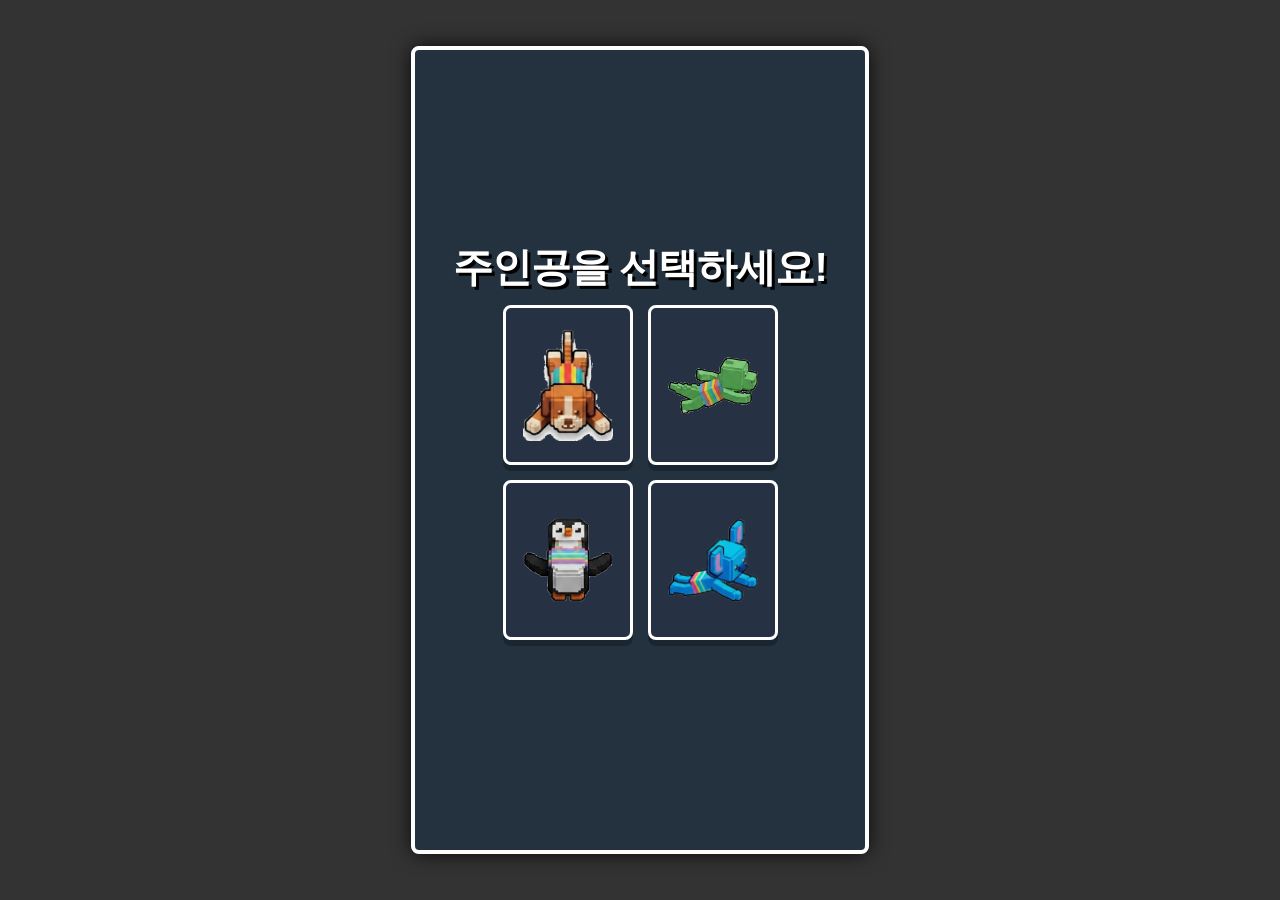
==== index.html @ 0d8711ba "Add Change Character button to the lobby UI" ====
<!DOCTYPE html>
<html lang="ko">
<head>
    <meta charset="UTF-8">
    <meta name="viewport" content="width=device-width, initial-scale=1.0, maximum-scale=1.0, user-scalable=no">
    <!-- 모바일 웹앱 전체화면 설정 (홈 화면 추가 시 앱처럼 동작) -->
    <meta name="mobile-web-app-capable" content="yes">
    <meta name="apple-mobile-web-app-capable" content="yes">
    <meta name="apple-mobile-web-app-status-bar-style" content="black-translucent">
    <title>우리의 멋진 게임</title>
    <script>
        // 모바일 환경 디버깅을 위한 전역 자바스크립트 에러 감지기
        window.onerror = function(message, source, lineno, colno, error) {
            alert("자바스크립트 오류 감지!\n\n메시지: " + message + "\n위치: " + source + " (라인: " + lineno + ")");
            return false;
        };
    </script>
    <link rel="stylesheet" href="style.css">
</head>
<body>
    <div id="game-container">
        <!-- 캐릭터 선택 화면 (HTML UI) -->
        <div id="ui-layer">
            <h2>주인공을 선택하세요!</h2>
            <div class="character-list">
                <button class="char-btn" data-char="🐶"><img class="char-select-img" src="assets/player_dog_down.png" alt="강아지"></button>
                <button class="char-btn" data-char="🦖"><img class="char-select-img" src="assets/player_dino_down.png" alt="공룡"></button>
                <button class="char-btn" data-char="🐧"><img class="char-select-img" src="assets/player_penguin_down.png" alt="펭귄"></button>
                <button class="char-btn" data-char="👽"><img class="char-select-img" src="assets/player_stitch_down.png" alt="스티치"></button>
            </div>
        </div>

        <!-- 훈련 선택 화면 (HTML UI) -->
        <div id="mission-ui" class="overlay-ui" style="display: none;">
            <h2>🏋️‍♂️ 체육관 훈련소</h2>
            <p class="ui-desc">연습을 해서 코인도 벌고 체력도 회복해 보아요!</p>
            <button class="menu-btn" id="btn-mouse">🖱️ 마우스 클릭 훈련 (1단계)</button>
            <button class="menu-btn" id="btn-keyboard">⌨️ 키보드 자리 훈련 (1단계)</button>
            <button class="menu-btn back-btn" id="btn-gym-exit">🚪 체육관 나가기 (로비로 가기)</button>
        </div>

        <!-- 허브 / 로비 화면 (HTML UI) -->
        <div id="hub-ui" class="overlay-ui" style="display: none;">
            <h2>🏡 수영 마스터 로비</h2>
            <p class="ui-desc">무엇을 하고 싶으신가요?</p>
            <button class="menu-btn play-btn" id="btn-go-swim">🏊‍♂️ 수영 도전하러 가기</button>
            <button class="menu-btn" id="btn-go-gym">🏋️‍♂️ 체육관에서 훈련하기 (체력 충전)</button>
            <button class="menu-btn" id="btn-go-shop">🛒 상점 방문하기</button>
            <button class="menu-btn back-btn" id="btn-change-char" style="margin-top: 10px;">👤 다른 캐릭터 선택하기</button>
        </div>

        <!-- 난이도 선택 화면 (HTML UI) -->
        <div id="difficulty-ui" class="overlay-ui" style="display: none;">
            <h2>🌊 수영 난이도 선택</h2>
            <p class="ui-desc">도전할 수영장의 난이도를 골라주세요!</p>
            <button class="menu-btn diff-btn easy" data-diff="easy">🟢 초급 수영장</button>
            <button class="menu-btn diff-btn normal" data-diff="normal">🟡 중급 수영장</button>
            <button class="menu-btn diff-btn hard" data-diff="hard">🔴 고급 수영장</button>
            <button class="menu-btn back-btn" id="btn-diff-back">🚪 로비로 돌아가기</button>
        </div>

        <!-- 상점 화면 (HTML UI) -->
        <div id="shop-ui" class="overlay-ui" style="display: none;">
            <h2>🛒 요술 상점</h2>
            <p class="ui-desc">코인으로 유용한 아이템을 살 수 있어요!</p>
            <div class="shop-info">현재 보유 코인: <span id="shop-coins">0</span>💰</div>
            <div class="shop-items">
                <div class="shop-item">
                    <img class="shop-item-img" src="assets/item_drink.png" alt="체력 드링크">
                    <div class="shop-item-info">
                        <span class="item-name">체력 드링크</span>
                        <span class="item-effect">체력 +50 회복</span>
                    </div>
                    <button class="buy-btn" id="buy-drink">💰 10 코인</button>
                </div>
                <div class="shop-item">
                    <img class="shop-item-img" src="assets/item_fins.png" alt="오리발">
                    <div class="shop-item-info">
                        <span class="item-name">오리발</span>
                        <span class="item-effect">수영 이동 속도 상승</span>
                    </div>
                    <button class="buy-btn" id="buy-fins">💰 30 코인</button>
                </div>
                <div class="shop-item">
                    <img class="shop-item-img" src="assets/item_goggles.png" alt="물안경">
                    <div class="shop-item-info">
                        <span class="item-name">물안경</span>
                        <span class="item-effect">장애물 피해 50% 감소</span>
                    </div>
                    <button class="buy-btn" id="buy-goggles">💰 25 코인</button>
                </div>
            </div>
            <button class="menu-btn back-btn" id="btn-shop-back" style="margin-top: 15px;">🚪 로비로 돌아가기</button>
        </div>
        
        <!-- 게임 화면이 그려질 도화지(캔버스)입니다 -->
        <canvas id="gameCanvas" width="450" height="800"></canvas>

        <!-- 가상 키보드 패드 (모바일 키보드 훈련용) -->
        <div id="keyboard-pad" style="display: none;">
            <div class="key-row">
                <button class="key-btn">Q</button>
                <button class="key-btn">W</button>
                <button class="key-btn">E</button>
                <button class="key-btn">R</button>
                <button class="key-btn">T</button>
                <button class="key-btn">Y</button>
                <button class="key-btn">U</button>
                <button class="key-btn">I</button>
                <button class="key-btn">O</button>
                <button class="key-btn">P</button>
            </div>
            <div class="key-row">
                <button class="key-btn">A</button>
                <button class="key-btn">S</button>
                <button class="key-btn">D</button>
                <button class="key-btn">F</button>
                <button class="key-btn">G</button>
                <button class="key-btn">H</button>
                <button class="key-btn">J</button>
                <button class="key-btn">K</button>
                <button class="key-btn">L</button>
            </div>
            <div class="key-row">
                <button class="key-btn" style="flex-grow: 1.5; background-color: #f44336; box-shadow: 0 3px 0 #b71c1c;" id="btn-key-esc">ESC</button>
                <button class="key-btn">Z</button>
                <button class="key-btn">X</button>
                <button class="key-btn">C</button>
                <button class="key-btn">V</button>
                <button class="key-btn">B</button>
                <button class="key-btn">N</button>
                <button class="key-btn">M</button>
            </div>
        </div>
    </div>
    
    <!-- 게임의 로직을 담당하는 자바스크립트 파일 연결 -->
    <script src="game.js"></script>
</body>
</html>
---- style.css ----
body {
    margin: 0;
    padding: 0;
    display: flex;
    justify-content: center;
    align-items: center;
    height: 100vh;
    background-color: #333333;
    font-family: 'Arial', sans-serif;
}

#game-container {
    position: relative;
    text-align: center;
}

canvas {
    background-color: #87CEEB;
    border: 4px solid #ffffff;
    border-radius: 10px;
    box-shadow: 0 0 20px rgba(0,0,0,0.8);
    display: block;
}

/* UI 레이어 및 공통 Overlay UI (로블록스 스타일) */
#ui-layer, .overlay-ui {
    position: absolute;
    top: 0;
    left: 0;
    width: 100%;
    height: 100%;
    background-color: rgba(27, 37, 48, 0.92); /* 로블록스 특유의 짙은 반투명 청회색 */
    border: 4px solid #ffffff; /* 흰색 두꺼운 테두리 */
    border-radius: 8px; /* 블록 느낌을 위해 모서리를 각지게 설정 */
    display: flex;
    flex-direction: column;
    justify-content: center;
    align-items: center;
    z-index: 10;
    padding: 20px;
    box-sizing: border-box;
}

#ui-layer h2, .overlay-ui h2 {
    font-size: 40px;
    margin: 0 0 10px 0;
    color: #ffffff;
    font-weight: 900;
    text-shadow: 3px 3px 0px #000000; /* 검정색 두꺼운 텍스트 그림자 */
    letter-spacing: -1px;
}

.ui-desc {
    font-size: 18px;
    color: #aaaaaa;
    margin: 0 0 25px 0;
    font-weight: bold;
    text-shadow: 1px 1px 1px #000000;
}

.character-list {
    display: grid;
    grid-template-columns: repeat(2, 1fr);
    gap: 15px;
    margin-bottom: 20px;
}

/* 캐릭터 선택 버튼 */
.char-btn {
    padding: 10px;
    cursor: pointer;
    background-color: rgba(38, 50, 68, 0.95);
    border: 3px solid #ffffff;
    border-radius: 8px;
    transition: transform 0.1s, box-shadow 0.1s;
    box-shadow: 0 6px 0 #1b2530; /* 3D 입체 단추 */
    display: flex;
    justify-content: center;
    align-items: center;
    width: 130px;
    height: 160px;
    box-sizing: border-box;
}

.char-btn:hover {
    transform: translateY(-4px);
    background-color: rgba(58, 70, 98, 0.95);
    border-color: #ffeb3b;
    box-shadow: 0 10px 0 #1b2530;
}

.char-btn:active {
    transform: translateY(4px);
    box-shadow: 0 2px 0 #1b2530;
}

.char-select-img {
    width: 90px;
    height: 130px;
    object-fit: contain;
}

/* 메뉴 및 컨트롤 버튼 (로블록스 스타일) */
.menu-btn {
    font-size: 20px;
    font-weight: 900;
    padding: 12px 24px;
    margin-bottom: 15px;
    width: 320px;
    cursor: pointer;
    background-color: #00bcd4; /* 하늘색 */
    border: 3px solid #ffffff;
    border-radius: 6px;
    color: #ffffff;
    text-shadow: 2px 2px 0px #000000;
    transition: transform 0.1s, box-shadow 0.1s;
    box-shadow: 0 5px 0 #00838f;
    box-sizing: border-box;
}

.menu-btn:hover {
    transform: translateY(-2px);
    background-color: #26c6da;
    box-shadow: 0 7px 0 #00838f;
}

.menu-btn:active {
    transform: translateY(4px);
    box-shadow: 0 2px 0 #00838f;
}

/* 플레이 / 도전 버튼 */
.play-btn {
    background-color: #4caf50; /* 초록색 */
    box-shadow: 0 5px 0 #2e7d32;
}
.play-btn:hover {
    background-color: #66bb6a;
    box-shadow: 0 7px 0 #2e7d32;
}
.play-btn:active {
    box-shadow: 0 2px 0 #2e7d32;
}

/* 뒤로가기 / 나가기 버튼 */
.back-btn {
    background-color: #f44336; /* 빨간색 */
    box-shadow: 0 5px 0 #c62828;
    margin-top: 10px;
}
.back-btn:hover {
    background-color: #ef5350;
    box-shadow: 0 7px 0 #c62828;
}
.back-btn:active {
    box-shadow: 0 2px 0 #c62828;
}

/* 난이도 선택 버튼 */
.diff-btn.easy {
    background-color: #4caf50;
    box-shadow: 0 5px 0 #2e7d32;
}
.diff-btn.easy:hover { background-color: #66bb6a; box-shadow: 0 7px 0 #2e7d32; }
.diff-btn.easy:active { box-shadow: 0 2px 0 #2e7d32; }

.diff-btn.normal {
    background-color: #ff9800; /* 오렌지 */
    box-shadow: 0 5px 0 #ef6c00;
}
.diff-btn.normal:hover { background-color: #ffb74d; box-shadow: 0 7px 0 #ef6c00; }
.diff-btn.normal:active { box-shadow: 0 2px 0 #ef6c00; }

.diff-btn.hard {
    background-color: #f44336;
    box-shadow: 0 5px 0 #c62828;
}
.diff-btn.hard:hover { background-color: #ef5350; box-shadow: 0 7px 0 #c62828; }
.diff-btn.hard:active { box-shadow: 0 2px 0 #c62828; }

/* 상점 UI */
.shop-info {
    font-size: 22px;
    font-weight: 900;
    margin-bottom: 18px;
    background-color: #ffeb3b; /* 로블록스 코인 골드 */
    color: #333333;
    padding: 8px 24px;
    border-radius: 6px;
    border: 3px solid #ffffff;
    box-shadow: 0 4px 0 #fdd835;
}

.shop-items {
    display: flex;
    flex-direction: column; /* 모바일을 위해 세로 배치 */
    gap: 12px;
    margin-bottom: 15px;
    width: 100%;
    align-items: center;
}

.shop-item {
    background: rgba(38, 50, 68, 0.95);
    border: 3px solid #ffffff;
    border-radius: 6px;
    padding: 10px 15px;
    width: 350px; /* 세로형으로 넓직하게 배치 */
    display: flex;
    flex-direction: row; /* 가로 가로 구조 */
    align-items: center;
    justify-content: space-between;
    box-shadow: 0 5px 0 #1b2530;
    color: #ffffff;
    box-sizing: border-box;
}

.shop-item:hover {
    border-color: #ffeb3b;
}

.shop-item-img {
    width: 50px;
    height: 50px;
    object-fit: contain;
}

.shop-item-info {
    display: flex;
    flex-direction: column;
    align-items: flex-start;
    flex-grow: 1;
    margin-left: 15px;
    gap: 2px;
}

.item-name {
    font-size: 16px;
    font-weight: 900;
    text-shadow: 1px 1px 0px #000;
    margin: 0;
}

.item-effect {
    font-size: 12px;
    color: #cccccc;
    text-align: left;
    text-shadow: 1px 1px 0px #000;
    margin: 0;
}

/* 상점 구매 버튼 */
.buy-btn {
    font-size: 14px;
    font-weight: 900;
    padding: 6px 12px;
    background-color: #ffeb3b;
    border: 2px solid #ffffff;
    border-radius: 6px;
    cursor: pointer;
    width: 90px;
    color: #333333;
    box-shadow: 0 3px 0 #fdd835;
    transition: transform 0.05s, box-shadow 0.05s;
    box-sizing: border-box;
}

.buy-btn:hover {
    background-color: #fff176;
}

.buy-btn:active {
    transform: translateY(2px);
    box-shadow: 0 1px 0 #fdd835;
}

.buy-btn:disabled {
    background-color: #555555;
    border-color: #777777;
    color: #999999;
    box-shadow: none;
    cursor: not-allowed;
    transform: none !important;
}

/* 모바일 가상 키보드 패드 */
#keyboard-pad {
    position: absolute;
    bottom: 25px;
    left: 50%;
    transform: translateX(-50%);
    width: 94%;
    display: flex;
    flex-direction: column;
    gap: 8px;
    z-index: 10;
    box-sizing: border-box;
}

.key-row {
    display: flex;
    justify-content: center;
    gap: 5px;
    width: 100%;
}

.key-btn {
    background-color: rgba(38, 50, 68, 0.95);
    border: 2px solid #ffffff;
    border-radius: 6px;
    color: #ffffff;
    font-weight: 900;
    font-size: 15px;
    padding: 10px 0;
    flex-grow: 1;
    text-align: center;
    box-shadow: 0 3px 0 #1b2530;
    cursor: pointer;
    user-select: none;
    box-sizing: border-box;
    transition: transform 0.05s, box-shadow 0.05s;
}

.key-btn:hover {
    background-color: rgba(58, 70, 98, 0.95);
    border-color: #ffeb3b;
}

.key-btn:active {
    transform: translateY(3px);
    box-shadow: 0 0px 0 #1b2530;
}
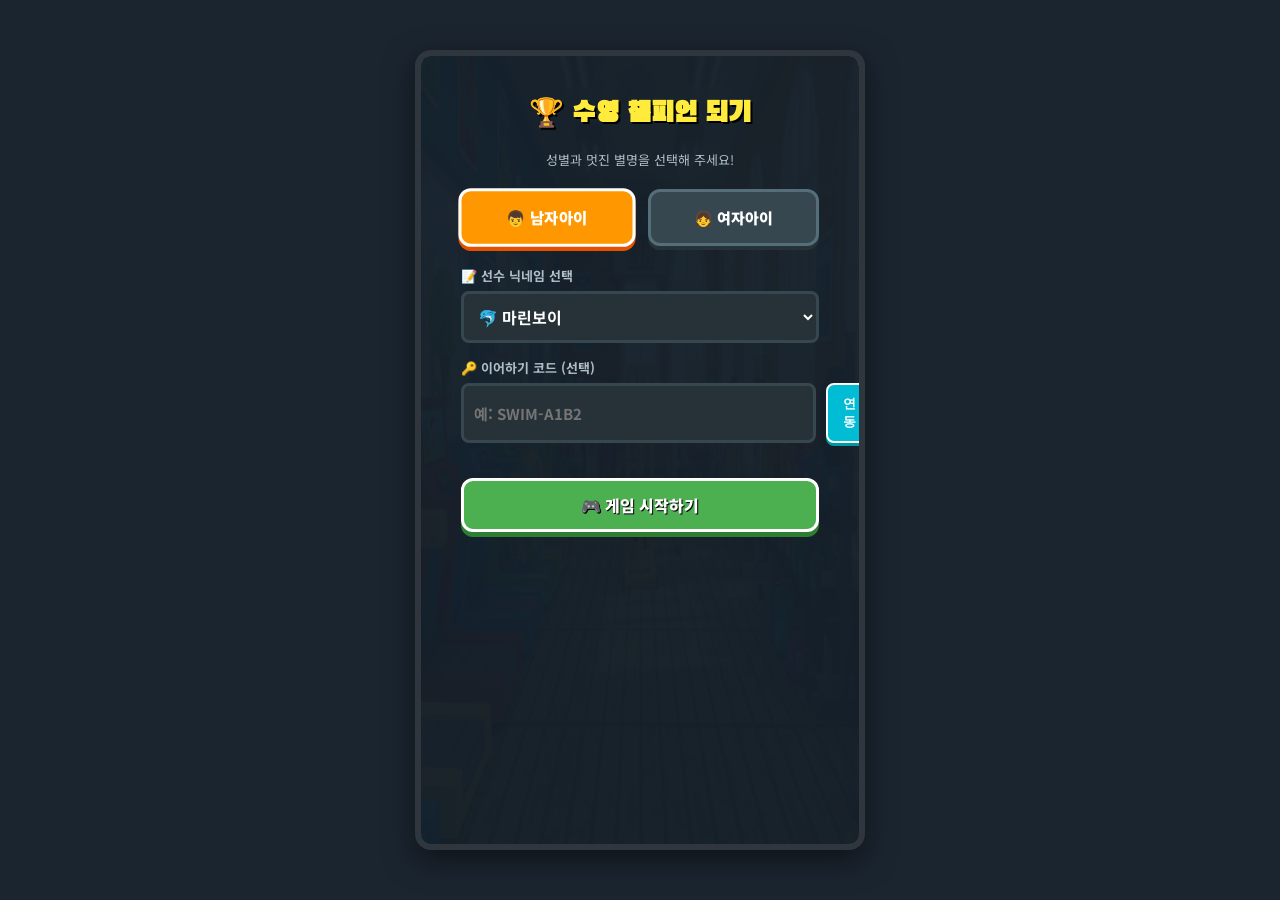
==== commit 03feac38: "Implement v2.3 Sports Champion overhaul with human character growth, 10 gym mini-games, 10 stage tou" ====
--- a/index.html
+++ b/index.html
@@ -3,11 +3,11 @@
 <head>
     <meta charset="UTF-8">
     <meta name="viewport" content="width=device-width, initial-scale=1.0, maximum-scale=1.0, user-scalable=no">
-    <!-- 모바일 웹앱 전체화면 설정 (홈 화면 추가 시 앱처럼 동작) -->
+    <!-- 모바일 웹앱 전체화면 설정 -->
     <meta name="mobile-web-app-capable" content="yes">
     <meta name="apple-mobile-web-app-capable" content="yes">
     <meta name="apple-mobile-web-app-status-bar-style" content="black-translucent">
-    <title>우리의 멋진 게임</title>
+    <title>수영 챔피언: 성장형 스포츠 게임</title>
     <script>
         // 모바일 환경 디버깅을 위한 전역 자바스크립트 에러 감지기
         window.onerror = function(message, source, lineno, colno, error) {
@@ -19,81 +19,250 @@
 </head>
 <body>
     <div id="game-container">
-        <!-- 캐릭터 선택 화면 (HTML UI) -->
-        <div id="ui-layer">
-            <h2>주인공을 선택하세요!</h2>
-            <div class="character-list">
-                <button class="char-btn" data-char="🐶"><img class="char-select-img" src="assets/player_dog_down.png" alt="강아지"></button>
-                <button class="char-btn" data-char="🦖"><img class="char-select-img" src="assets/player_dino_down.png" alt="공룡"></button>
-                <button class="char-btn" data-char="🐧"><img class="char-select-img" src="assets/player_penguin_down.png" alt="펭귄"></button>
-                <button class="char-btn" data-char="👽"><img class="char-select-img" src="assets/player_stitch_down.png" alt="스티치"></button>
-            </div>
-        </div>
-
-        <!-- 훈련 선택 화면 (HTML UI) -->
-        <div id="mission-ui" class="overlay-ui" style="display: none;">
-            <h2>🏋️‍♂️ 체육관 훈련소</h2>
-            <p class="ui-desc">연습을 해서 코인도 벌고 체력도 회복해 보아요!</p>
-            <button class="menu-btn" id="btn-mouse">🖱️ 마우스 클릭 훈련 (1단계)</button>
-            <button class="menu-btn" id="btn-keyboard">⌨️ 키보드 자리 훈련 (1단계)</button>
-            <button class="menu-btn back-btn" id="btn-gym-exit">🚪 체육관 나가기 (로비로 가기)</button>
-        </div>
-
-        <!-- 허브 / 로비 화면 (HTML UI) -->
+        
+        <!-- 1. 캐릭터 생성 화면 -->
+        <div id="create-char-ui" class="overlay-ui">
+            <h2>🏆 수영 챔피언 되기</h2>
+            <p class="ui-desc">성별과 멋진 별명을 선택해 주세요!</p>
+            
+            <div class="gender-selection">
+                <button class="gender-btn active" id="btn-gender-boy" data-gender="boy">👦 남자아이</button>
+                <button class="gender-btn" id="btn-gender-girl" data-gender="girl">👧 여자아이</button>
+            </div>
+            
+            <div class="name-selection">
+                <label for="name-select" class="form-label">📝 선수 닉네임 선택</label>
+                <select id="name-select">
+                    <option value="마린보이">🐬 마린보이</option>
+                    <option value="인어공주">🧜‍♀️ 인어공주</option>
+                    <option value="물개왕">🦭 물개왕</option>
+                    <option value="아기상어">🦈 아기상어</option>
+                    <option value="펠프스">⚡ 펠프스</option>
+                    <option value="태양의후예">☀️ 태양의후예</option>
+                    <option value="수영천재">🏊‍♂️ 수영천재</option>
+                    <option value="물방울왕자">💧 물방울왕자</option>
+                    <option value="바다거북">🐢 바다거북</option>
+                    <option value="아쿠아맨">🔱 아쿠아맨</option>
+                </select>
+            </div>
+            
+            <div class="code-login-section">
+                <label for="input-login-code" class="form-label">🔑 이어하기 코드 (선택)</label>
+                <div class="code-input-row">
+                    <input type="text" id="input-login-code" placeholder="예: SWIM-A1B2" maxlength="9">
+                    <button id="btn-load-code">연동</button>
+                </div>
+            </div>
+            
+            <button class="menu-btn play-btn" id="btn-start-game" style="margin-top: 20px;">🎮 게임 시작하기</button>
+        </div>
+
+        <!-- 2. 홈 대시보드 로비 화면 -->
         <div id="hub-ui" class="overlay-ui" style="display: none;">
-            <h2>🏡 수영 마스터 로비</h2>
-            <p class="ui-desc">무엇을 하고 싶으신가요?</p>
-            <button class="menu-btn play-btn" id="btn-go-swim">🏊‍♂️ 수영 도전하러 가기</button>
-            <button class="menu-btn" id="btn-go-gym">🏋️‍♂️ 체육관에서 훈련하기 (체력 충전)</button>
-            <button class="menu-btn" id="btn-go-shop">🛒 상점 방문하기</button>
-            <button class="menu-btn back-btn" id="btn-change-char" style="margin-top: 10px;">👤 다른 캐릭터 선택하기</button>
-        </div>
-
-        <!-- 난이도 선택 화면 (HTML UI) -->
+            <div class="lobby-header">
+                <h2>🏡 챔피언 트레이닝 캠프</h2>
+                <div class="lobby-code-badge">이어하기 코드: <span id="lobby-code-text">SWIM-0000</span></div>
+            </div>
+            
+            <!-- 캐릭터 상태 카드 -->
+            <div class="char-status-card">
+                <div class="char-info-row">
+                    <span class="char-name" id="display-name">마린보이</span>
+                    <span class="char-level-tag" id="display-level">Lv.1</span>
+                </div>
+                <div class="char-body-desc" id="display-body-desc">빼빼 마른 꿈나무</div>
+                
+                <!-- 4대 능력치 대시보드 -->
+                <div class="stats-container">
+                    <div class="stat-bar-group">
+                        <span class="stat-label">💪 근력 (<span id="val-strength">1</span>)</span>
+                        <div class="stat-progress-bar"><div class="stat-progress-fill" id="fill-strength" style="width: 10%"></div></div>
+                    </div>
+                    <div class="stat-bar-group">
+                        <span class="stat-label">🫀 지구력 (<span id="val-endurance">1</span>)</span>
+                        <div class="stat-progress-bar"><div class="stat-progress-fill" id="fill-endurance" style="width: 10%"></div></div>
+                    </div>
+                    <div class="stat-bar-group">
+                        <span class="stat-label">⚡ 스피드 (<span id="val-speed">1</span>)</span>
+                        <div class="stat-progress-bar"><div class="stat-progress-fill" id="fill-speed" style="width: 10%"></div></div>
+                    </div>
+                    <div class="stat-bar-group">
+                        <span class="stat-label">🧠 집중력 (<span id="val-focus">1</span>)</span>
+                        <div class="stat-progress-bar"><div class="stat-progress-fill" id="fill-focus" style="width: 10%"></div></div>
+                    </div>
+                </div>
+            </div>
+
+            <!-- 보유 재화 -->
+            <div class="currency-card">
+                <span>💰 보유 코인: <strong id="lobby-coins">0</strong> 코인</span>
+            </div>
+
+            <!-- 대시보드 제어 버튼 -->
+            <div class="lobby-buttons">
+                <button class="menu-btn play-btn" id="btn-go-swim">🏊 수영 대회 출전</button>
+                <button class="menu-btn" id="btn-go-gym">🏋️ 체육관에서 훈련</button>
+                <button class="menu-btn" id="btn-go-shop">🏪 요술 상점 방문</button>
+                <button class="menu-btn back-btn" id="btn-reset-char" style="background-color: #78909c; box-shadow: 0 5px 0 #546e7a;">👤 새 캐릭터 만들기</button>
+            </div>
+        </div>
+
+        <!-- 3. 체육관 훈련 선택 화면 -->
+        <div id="gym-ui" class="overlay-ui" style="display: none;">
+            <h2>🏋️ 훈련 코스 선택</h2>
+            <p class="ui-desc">레벨이 오르면 더 힘든 코스가 해금됩니다!</p>
+            
+            <div class="gym-scroll-container">
+                <!-- 마우스 훈련 코스 -->
+                <div class="gym-category">
+                    <div class="category-title">🖱️ 마우스 훈련 (터치/드래그)</div>
+                    <button class="gym-course-btn" id="btn-train-boxing" data-req-lv="1">
+                        <div class="course-name">🥊 펀칭 연습 (1단계)</div>
+                        <div class="course-desc">근력·스피드 +1~2 / 레벨 1 해금</div>
+                    </button>
+                    <button class="gym-course-btn locked" id="btn-train-lifting" data-req-lv="3">
+                        <div class="course-name">🏋️ 역기 들기 (2단계) 🔒</div>
+                        <div class="course-desc">근력 +2~3 / 레벨 3 해금</div>
+                    </button>
+                    <button class="gym-course-btn locked" id="btn-train-running" data-req-lv="5">
+                        <div class="course-name">🏃 장애물 달리기 (3단계) 🔒</div>
+                        <div class="course-desc">스피드 +3~5 / 레벨 5 해금</div>
+                    </button>
+                </div>
+                
+                <!-- 키보드 훈련 코스 -->
+                <div class="gym-category">
+                    <div class="category-title">⌨️ 키보드 훈련 (자리/문장)</div>
+                    <button class="gym-course-btn" id="btn-train-stretch" data-req-lv="1">
+                        <div class="course-name">🧘 스트레칭 (1단계)</div>
+                        <div class="course-desc">지구력 +1~2 / 레벨 1 해금</div>
+                    </button>
+                    <button class="gym-course-btn locked" id="btn-train-rope" data-req-lv="3">
+                        <div class="course-name">🪢 줄넘기 (2단계) 🔒</div>
+                        <div class="course-desc">지구력 +2~3 / 레벨 3 해금</div>
+                    </button>
+                    <button class="gym-course-btn locked" id="btn-train-form" data-req-lv="5">
+                        <div class="course-name">🏊 수영폼 연습 (3단계) 🔒</div>
+                        <div class="course-desc">지구력 +3~5 / 레벨 5 해금</div>
+                    </button>
+                </div>
+                
+                <!-- 특수 훈련 코스 -->
+                <div class="gym-category">
+                    <div class="category-title">⚡ 특수 훈련 (집중력/반응속도)</div>
+                    <button class="gym-course-btn" id="btn-train-reaction" data-req-lv="2">
+                        <div class="course-name">🚦 반응속도 연습 🔒</div>
+                        <div class="course-desc">스피드 +2~4 / 레벨 2 해금</div>
+                    </button>
+                    <button class="gym-course-btn" id="btn-train-mash" data-req-lv="2">
+                        <div class="course-name">💥 연타 훈련 🔒</div>
+                        <div class="course-desc">근력 +1~3 / 레벨 2 해금</div>
+                    </button>
+                    <button class="gym-course-btn" id="btn-train-rhythm" data-req-lv="3">
+                        <div class="course-name">🎵 리듬 훈련 🔒</div>
+                        <div class="course-desc">지구력 +2~4 / 레벨 3 해금</div>
+                    </button>
+                    <button class="gym-course-btn" id="btn-train-memory" data-req-lv="3">
+                        <div class="course-name">🧠 기억력 카드 🔒</div>
+                        <div class="course-desc">집중력 +2~4 / 레벨 3 해금</div>
+                    </button>
+                </div>
+            </div>
+            
+            <button class="menu-btn back-btn" id="btn-gym-back">🚪 로비로 돌아가기</button>
+        </div>
+
+        <!-- 4. 수영 대회 선택 화면 -->
         <div id="difficulty-ui" class="overlay-ui" style="display: none;">
-            <h2>🌊 수영 난이도 선택</h2>
-            <p class="ui-desc">도전할 수영장의 난이도를 골라주세요!</p>
-            <button class="menu-btn diff-btn easy" data-diff="easy">🟢 초급 수영장</button>
-            <button class="menu-btn diff-btn normal" data-diff="normal">🟡 중급 수영장</button>
-            <button class="menu-btn diff-btn hard" data-diff="hard">🔴 고급 수영장</button>
+            <h2>🏊 전국 수영 대회 지도</h2>
+            <p class="ui-desc">1등 우승 시 다음 대회가 해금됩니다!</p>
+            
+            <div class="stages-scroll-container">
+                <button class="stage-btn" id="btn-stage-1" data-req-lv="2">
+                    <div class="stage-info-col">
+                        <div class="stage-title">🏆 1단계: 유치원 수영교실</div>
+                        <div class="stage-cond">참가조건: Lv.2 (실내 얕은 풀)</div>
+                    </div>
+                </button>
+                <button class="stage-btn locked" id="btn-stage-2" data-req-lv="3">
+                    <div class="stage-info-col">
+                        <div class="stage-title">🏆 2단계: 동네 수영장 대회 🔒</div>
+                        <div class="stage-cond">참가조건: Lv.3 (실내 25m)</div>
+                    </div>
+                </button>
+                <button class="stage-btn locked" id="btn-stage-3" data-req-lv="4">
+                    <div class="stage-info-col">
+                        <div class="stage-title">🏆 3단계: 학교 수영 대회 🔒</div>
+                        <div class="stage-cond">참가조건: Lv.4 (실내 25m)</div>
+                    </div>
+                </button>
+                <button class="stage-btn locked" id="btn-stage-4" data-req-lv="5">
+                    <div class="stage-info-col">
+                        <div class="stage-title">🏆 4단계: 구(區) 체육대회 🔒</div>
+                        <div class="stage-cond">참가조건: Lv.5 (실내 50m)</div>
+                    </div>
+                </button>
+                <button class="stage-btn locked" id="btn-stage-5" data-req-lv="6">
+                    <div class="stage-info-col">
+                        <div class="stage-title">🏆 5단계: 호수 수영 대회 🔒</div>
+                        <div class="stage-cond">참가조건: Lv.6 (맑은 호수)</div>
+                    </div>
+                </button>
+                <button class="stage-btn locked" id="btn-stage-6" data-req-lv="6">
+                    <div class="stage-info-col">
+                        <div class="stage-title">🏆 6단계: 강변 수영 대회 🔒</div>
+                        <div class="stage-cond">참가조건: Lv.6 (강물살 약함)</div>
+                    </div>
+                </button>
+                <button class="stage-btn locked" id="btn-stage-7" data-req-lv="7">
+                    <div class="stage-info-col">
+                        <div class="stage-title">🏆 7단계: 급류 수영 대회 🔒</div>
+                        <div class="stage-cond">참가조건: Lv.7 (강물살 강함)</div>
+                    </div>
+                </button>
+                <button class="stage-btn locked" id="btn-stage-8" data-req-lv="8">
+                    <div class="stage-info-col">
+                        <div class="stage-title">🏆 8단계: 해변 수영 대회 🔒</div>
+                        <div class="stage-cond">참가조건: Lv.8 (해변 근해)</div>
+                    </div>
+                </button>
+                <button class="stage-btn locked" id="btn-stage-9" data-req-lv="9">
+                    <div class="stage-info-col">
+                        <div class="stage-title">🏆 9단계: 암초 수영 대회 🔒</div>
+                        <div class="stage-cond">참가조건: Lv.9 (암초 지대)</div>
+                    </div>
+                </button>
+                <button class="stage-btn locked" id="btn-stage-10" data-req-lv="10">
+                    <div class="stage-info-col">
+                        <div class="stage-title">🏆 10단계: 대양 챔피언십 🔒</div>
+                        <div class="stage-cond">참가조건: Lv.10 (대양 오픈워터)</div>
+                    </div>
+                </button>
+            </div>
+            
             <button class="menu-btn back-btn" id="btn-diff-back">🚪 로비로 돌아가기</button>
         </div>
 
-        <!-- 상점 화면 (HTML UI) -->
+        <!-- 5. 상점 화면 -->
         <div id="shop-ui" class="overlay-ui" style="display: none;">
-            <h2>🛒 요술 상점</h2>
-            <p class="ui-desc">코인으로 유용한 아이템을 살 수 있어요!</p>
-            <div class="shop-info">현재 보유 코인: <span id="shop-coins">0</span>💰</div>
-            <div class="shop-items">
-                <div class="shop-item">
-                    <img class="shop-item-img" src="assets/item_drink.png" alt="체력 드링크">
-                    <div class="shop-item-info">
-                        <span class="item-name">체력 드링크</span>
-                        <span class="item-effect">체력 +50 회복</span>
-                    </div>
-                    <button class="buy-btn" id="buy-drink">💰 10 코인</button>
-                </div>
-                <div class="shop-item">
-                    <img class="shop-item-img" src="assets/item_fins.png" alt="오리발">
-                    <div class="shop-item-info">
-                        <span class="item-name">오리발</span>
-                        <span class="item-effect">수영 이동 속도 상승</span>
-                    </div>
-                    <button class="buy-btn" id="buy-fins">💰 30 코인</button>
-                </div>
-                <div class="shop-item">
-                    <img class="shop-item-img" src="assets/item_goggles.png" alt="물안경">
-                    <div class="shop-item-info">
-                        <span class="item-name">물안경</span>
-                        <span class="item-effect">장애물 피해 50% 감소</span>
-                    </div>
-                    <button class="buy-btn" id="buy-goggles">💰 25 코인</button>
-                </div>
-            </div>
+            <h2>🏪 요술 상점</h2>
+            <div class="shop-info">보유 코인: <span id="shop-coins">0</span>💰</div>
+            
+            <!-- 상점 탭 버튼 -->
+            <div class="shop-tabs">
+                <button class="shop-tab-btn active" id="tab-swimsuit">👕 수영복</button>
+                <button class="shop-tab-btn" id="tab-gear">🥽 장비</button>
+                <button class="shop-tab-btn" id="tab-supplement">🥤 보충제</button>
+            </div>
+            
+            <div class="shop-items-container" id="shop-items-list">
+                <!-- 동적으로 아이템들이 렌더링됩니다 -->
+            </div>
+            
             <button class="menu-btn back-btn" id="btn-shop-back" style="margin-top: 15px;">🚪 로비로 돌아가기</button>
         </div>
         
-        <!-- 게임 화면이 그려질 도화지(캔버스)입니다 -->
+        <!-- 게임 화면이 그려질 도화지(캔버스) -->
         <canvas id="gameCanvas" width="450" height="800"></canvas>
 
         <!-- 가상 키보드 패드 (모바일 키보드 훈련용) -->
--- a/style.css
+++ b/style.css
@@ -1,289 +1,568 @@
+/* 🏊‍♂️ 수영 챔피언: 성장형 스포츠 게임 - CSS 스타일 */
+
+@import url('https://fonts.googleapis.com/css2?family=Black+Han+Sans&family=Noto+Sans+KR:wght@400;700;900&display=swap');
+
 body {
     margin: 0;
     padding: 0;
+    background-color: #1b2530;
+    color: #ffffff;
+    font-family: 'Noto Sans KR', sans-serif;
     display: flex;
     justify-content: center;
     align-items: center;
-    height: 100vh;
-    background-color: #333333;
-    font-family: 'Arial', sans-serif;
+    min-height: 100vh;
+    overflow: hidden;
+    user-select: none;
+    -webkit-user-select: none;
 }
 
 #game-container {
     position: relative;
-    text-align: center;
-}
-
+    width: 450px;
+    height: 800px;
+    background-color: #0d1117;
+    border: 6px solid #2f363d;
+    border-radius: 16px;
+    box-shadow: 0 10px 30px rgba(0,0,0,0.5);
+    overflow: hidden;
+    box-sizing: border-box;
+}
+
+/* 도화지(캔버스) 설정 */
 canvas {
-    background-color: #87CEEB;
-    border: 4px solid #ffffff;
-    border-radius: 10px;
-    box-shadow: 0 0 20px rgba(0,0,0,0.8);
     display: block;
-}
-
-/* UI 레이어 및 공통 Overlay UI (로블록스 스타일) */
-#ui-layer, .overlay-ui {
+    width: 100%;
+    height: 100%;
+    background-color: #2b3e50;
+    z-index: 1;
+}
+
+/* 공통 오버레이 UI 스타일 */
+.overlay-ui {
     position: absolute;
     top: 0;
     left: 0;
     width: 100%;
     height: 100%;
-    background-color: rgba(27, 37, 48, 0.92); /* 로블록스 특유의 짙은 반투명 청회색 */
-    border: 4px solid #ffffff; /* 흰색 두꺼운 테두리 */
-    border-radius: 8px; /* 블록 느낌을 위해 모서리를 각지게 설정 */
-    display: flex;
-    flex-direction: column;
+    background-color: rgba(21, 32, 43, 0.95);
+    z-index: 5;
+    display: flex;
+    flex-direction: column;
+    align-items: center;
+    padding: 30px 20px;
+    box-sizing: border-box;
+    overflow-y: auto;
+}
+
+/* 제목 및 설명 텍스트 */
+h2 {
+    font-family: 'Black Han Sans', sans-serif;
+    font-size: 28px;
+    margin-top: 10px;
+    margin-bottom: 5px;
+    color: #ffeb3b;
+    text-shadow: 2px 2px 0px #000000;
+    text-align: center;
+}
+
+.ui-desc {
+    font-size: 13px;
+    color: #b0bec5;
+    margin-bottom: 20px;
+    text-align: center;
+}
+
+/* 공통 버튼 디자인 */
+.menu-btn {
+    font-family: 'Noto Sans KR', sans-serif;
+    font-weight: 900;
+    font-size: 16px;
+    color: #ffffff;
+    background-color: #2196f3;
+    border: 3px solid #ffffff;
+    border-radius: 12px;
+    padding: 12px 20px;
+    margin-bottom: 12px;
+    width: 90%;
+    cursor: pointer;
+    box-shadow: 0 5px 0 #1565c0;
+    transition: transform 0.05s, box-shadow 0.05s;
+    text-shadow: 1px 1px 0px #000;
+    box-sizing: border-box;
+    display: flex;
     justify-content: center;
     align-items: center;
-    z-index: 10;
-    padding: 20px;
-    box-sizing: border-box;
-}
-
-#ui-layer h2, .overlay-ui h2 {
-    font-size: 40px;
-    margin: 0 0 10px 0;
-    color: #ffffff;
-    font-weight: 900;
-    text-shadow: 3px 3px 0px #000000; /* 검정색 두꺼운 텍스트 그림자 */
-    letter-spacing: -1px;
-}
-
-.ui-desc {
-    font-size: 18px;
-    color: #aaaaaa;
-    margin: 0 0 25px 0;
-    font-weight: bold;
-    text-shadow: 1px 1px 1px #000000;
-}
-
-.character-list {
-    display: grid;
-    grid-template-columns: repeat(2, 1fr);
-    gap: 15px;
-    margin-bottom: 20px;
-}
-
-/* 캐릭터 선택 버튼 */
-.char-btn {
-    padding: 10px;
-    cursor: pointer;
-    background-color: rgba(38, 50, 68, 0.95);
-    border: 3px solid #ffffff;
-    border-radius: 8px;
-    transition: transform 0.1s, box-shadow 0.1s;
-    box-shadow: 0 6px 0 #1b2530; /* 3D 입체 단추 */
-    display: flex;
-    justify-content: center;
-    align-items: center;
-    width: 130px;
-    height: 160px;
-    box-sizing: border-box;
-}
-
-.char-btn:hover {
-    transform: translateY(-4px);
-    background-color: rgba(58, 70, 98, 0.95);
-    border-color: #ffeb3b;
-    box-shadow: 0 10px 0 #1b2530;
-}
-
-.char-btn:active {
-    transform: translateY(4px);
-    box-shadow: 0 2px 0 #1b2530;
-}
-
-.char-select-img {
-    width: 90px;
-    height: 130px;
-    object-fit: contain;
-}
-
-/* 메뉴 및 컨트롤 버튼 (로블록스 스타일) */
-.menu-btn {
-    font-size: 20px;
-    font-weight: 900;
-    padding: 12px 24px;
-    margin-bottom: 15px;
-    width: 320px;
-    cursor: pointer;
-    background-color: #00bcd4; /* 하늘색 */
-    border: 3px solid #ffffff;
-    border-radius: 6px;
-    color: #ffffff;
-    text-shadow: 2px 2px 0px #000000;
-    transition: transform 0.1s, box-shadow 0.1s;
-    box-shadow: 0 5px 0 #00838f;
-    box-sizing: border-box;
-}
-
-.menu-btn:hover {
-    transform: translateY(-2px);
-    background-color: #26c6da;
-    box-shadow: 0 7px 0 #00838f;
 }
 
 .menu-btn:active {
     transform: translateY(4px);
-    box-shadow: 0 2px 0 #00838f;
-}
-
-/* 플레이 / 도전 버튼 */
+    box-shadow: 0 1px 0 #1565c0;
+}
+
+/* 플레이 버튼 강조 */
 .play-btn {
-    background-color: #4caf50; /* 초록색 */
-    box-shadow: 0 5px 0 #2e7d32;
-}
-.play-btn:hover {
-    background-color: #66bb6a;
-    box-shadow: 0 7px 0 #2e7d32;
-}
-.play-btn:active {
-    box-shadow: 0 2px 0 #2e7d32;
-}
-
-/* 뒤로가기 / 나가기 버튼 */
-.back-btn {
-    background-color: #f44336; /* 빨간색 */
-    box-shadow: 0 5px 0 #c62828;
-    margin-top: 10px;
-}
-.back-btn:hover {
-    background-color: #ef5350;
-    box-shadow: 0 7px 0 #c62828;
-}
-.back-btn:active {
-    box-shadow: 0 2px 0 #c62828;
-}
-
-/* 난이도 선택 버튼 */
-.diff-btn.easy {
     background-color: #4caf50;
     box-shadow: 0 5px 0 #2e7d32;
 }
-.diff-btn.easy:hover { background-color: #66bb6a; box-shadow: 0 7px 0 #2e7d32; }
-.diff-btn.easy:active { box-shadow: 0 2px 0 #2e7d32; }
-
-.diff-btn.normal {
-    background-color: #ff9800; /* 오렌지 */
-    box-shadow: 0 5px 0 #ef6c00;
-}
-.diff-btn.normal:hover { background-color: #ffb74d; box-shadow: 0 7px 0 #ef6c00; }
-.diff-btn.normal:active { box-shadow: 0 2px 0 #ef6c00; }
-
-.diff-btn.hard {
+
+/* 뒤로가기 버튼 */
+.back-btn {
     background-color: #f44336;
     box-shadow: 0 5px 0 #c62828;
-}
-.diff-btn.hard:hover { background-color: #ef5350; box-shadow: 0 7px 0 #c62828; }
-.diff-btn.hard:active { box-shadow: 0 2px 0 #c62828; }
-
-/* 상점 UI */
-.shop-info {
-    font-size: 22px;
-    font-weight: 900;
-    margin-bottom: 18px;
-    background-color: #ffeb3b; /* 로블록스 코인 골드 */
-    color: #333333;
-    padding: 8px 24px;
+    margin-top: 15px;
+}
+
+/* 1. 캐릭터 생성 화면 전용 */
+.gender-selection {
+    display: flex;
+    gap: 15px;
+    width: 90%;
+    margin-bottom: 20px;
+}
+
+.gender-btn {
+    flex: 1;
+    padding: 15px;
+    font-family: 'Noto Sans KR', sans-serif;
+    font-weight: 900;
+    font-size: 15px;
+    background-color: #37474f;
+    border: 3px solid #546e7a;
+    border-radius: 12px;
+    color: #ffffff;
+    cursor: pointer;
+    box-shadow: 0 4px 0 #263238;
+}
+
+.gender-btn.active {
+    background-color: #ff9800;
+    border-color: #ffffff;
+    color: #ffffff;
+    box-shadow: 0 4px 0 #e65100;
+    transform: scale(1.03);
+}
+
+.name-selection, .code-login-section {
+    width: 90%;
+    margin-bottom: 15px;
+    display: flex;
+    flex-direction: column;
+}
+
+.form-label {
+    font-size: 13px;
+    font-weight: 700;
+    color: #b0bec5;
+    margin-bottom: 6px;
+}
+
+#name-select {
+    padding: 10px;
+    font-family: 'Noto Sans KR', sans-serif;
+    font-weight: 700;
+    font-size: 16px;
+    background-color: #263238;
+    border: 3px solid #37474f;
+    border-radius: 8px;
+    color: #ffffff;
+    outline: none;
+}
+
+.code-input-row {
+    display: flex;
+    gap: 10px;
+}
+
+#input-login-code {
+    flex: 1;
+    padding: 10px;
+    font-family: 'Noto Sans KR', sans-serif;
+    font-weight: 700;
+    font-size: 15px;
+    background-color: #263238;
+    border: 3px solid #37474f;
+    border-radius: 8px;
+    color: #ffffff;
+    outline: none;
+    text-transform: uppercase;
+}
+
+#btn-load-code {
+    padding: 10px 15px;
+    font-weight: 900;
+    background-color: #00bcd4;
+    border: 2px solid #ffffff;
+    border-radius: 8px;
+    color: #ffffff;
+    cursor: pointer;
+    box-shadow: 0 3px 0 #0097a7;
+}
+
+#btn-load-code:active {
+    transform: translateY(2px);
+    box-shadow: 0 1px 0 #0097a7;
+}
+
+/* 2. 로비 화면 전용 */
+.lobby-header {
+    width: 90%;
+    display: flex;
+    flex-direction: column;
+    align-items: center;
+    margin-bottom: 15px;
+}
+
+.lobby-code-badge {
+    background-color: #1a237e;
+    color: #8c9eff;
+    font-weight: 700;
+    font-size: 12px;
+    padding: 4px 10px;
+    border-radius: 20px;
+    border: 1px solid #3f51b5;
+    margin-top: 5px;
+}
+
+.char-status-card {
+    width: 90%;
+    background-color: #263238;
+    border: 3px solid #455a64;
+    border-radius: 16px;
+    padding: 15px;
+    box-sizing: border-box;
+    margin-bottom: 15px;
+}
+
+.char-info-row {
+    display: flex;
+    justify-content: space-between;
+    align-items: center;
+    margin-bottom: 4px;
+}
+
+.char-name {
+    font-size: 20px;
+    font-weight: 900;
+    color: #ffeb3b;
+    text-shadow: 1px 1px 0px #000;
+}
+
+.char-level-tag {
+    background-color: #ff9800;
+    color: #ffffff;
+    font-weight: 900;
+    font-size: 14px;
+    padding: 3px 8px;
     border-radius: 6px;
-    border: 3px solid #ffffff;
-    box-shadow: 0 4px 0 #fdd835;
-}
-
-.shop-items {
-    display: flex;
-    flex-direction: column; /* 모바일을 위해 세로 배치 */
+    border: 2px solid #ffffff;
+}
+
+.char-body-desc {
+    font-size: 12px;
+    color: #b0bec5;
+    margin-bottom: 15px;
+}
+
+.stats-container {
+    display: flex;
+    flex-direction: column;
+    gap: 8px;
+}
+
+.stat-bar-group {
+    display: flex;
+    flex-direction: column;
+}
+
+.stat-label {
+    font-size: 12px;
+    font-weight: 700;
+    margin-bottom: 3px;
+    color: #eceff1;
+}
+
+.stat-progress-bar {
+    width: 100%;
+    height: 12px;
+    background-color: #1c2830;
+    border-radius: 6px;
+    overflow: hidden;
+    border: 1px solid #37474f;
+}
+
+.stat-progress-fill {
+    height: 100%;
+    background-color: #00e676;
+    border-radius: 6px;
+    transition: width 0.3s;
+}
+
+.currency-card {
+    width: 90%;
+    background-color: #1a252f;
+    border: 2px solid #ffeb3b;
+    border-radius: 12px;
+    padding: 10px 15px;
+    box-sizing: border-box;
+    text-align: center;
+    font-size: 16px;
+    font-weight: 900;
+    margin-bottom: 15px;
+    color: #ffeb3b;
+}
+
+.lobby-buttons {
+    width: 100%;
+    display: flex;
+    flex-direction: column;
+    align-items: center;
+}
+
+/* 3. 체육관 훈련 화면 전용 */
+.gym-scroll-container {
+    width: 95%;
+    flex-grow: 1;
+    overflow-y: auto;
+    display: flex;
+    flex-direction: column;
+    gap: 15px;
+    padding-right: 5px;
+}
+
+/* 스크롤바 디자인 */
+.gym-scroll-container::-webkit-scrollbar, .stages-scroll-container::-webkit-scrollbar {
+    width: 6px;
+}
+.gym-scroll-container::-webkit-scrollbar-thumb, .stages-scroll-container::-webkit-scrollbar-thumb {
+    background-color: #455a64;
+    border-radius: 4px;
+}
+
+.gym-category {
+    display: flex;
+    flex-direction: column;
+    gap: 8px;
+}
+
+.category-title {
+    font-size: 14px;
+    font-weight: 900;
+    color: #00bcd4;
+    border-left: 4px solid #00bcd4;
+    padding-left: 8px;
+    margin-bottom: 4px;
+}
+
+.gym-course-btn {
+    font-family: 'Noto Sans KR', sans-serif;
+    background-color: #2c3e50;
+    border: 2px solid #546e7a;
+    border-radius: 10px;
+    padding: 10px 15px;
+    color: #ffffff;
+    cursor: pointer;
+    text-align: left;
+    display: flex;
+    flex-direction: column;
+    gap: 4px;
+    box-shadow: 0 4px 0 #1b2835;
+    transition: transform 0.05s, box-shadow 0.05s;
+    box-sizing: border-box;
+}
+
+.gym-course-btn:active:not(.locked) {
+    transform: translateY(3px);
+    box-shadow: 0 1px 0 #1b2835;
+}
+
+.gym-course-btn.locked {
+    background-color: #37474f;
+    border-color: #263238;
+    color: #90a4ae;
+    cursor: not-allowed;
+    box-shadow: none;
+}
+
+.course-name {
+    font-size: 15px;
+    font-weight: 900;
+}
+
+.course-desc {
+    font-size: 11px;
+    color: #b0bec5;
+}
+
+.gym-course-btn.locked .course-desc {
+    color: #78909c;
+}
+
+/* 4. 대회 선택 화면 전용 */
+.stages-scroll-container {
+    width: 95%;
+    flex-grow: 1;
+    overflow-y: auto;
+    display: flex;
+    flex-direction: column;
+    gap: 10px;
+    padding-right: 5px;
+    margin-bottom: 10px;
+}
+
+.stage-btn {
+    font-family: 'Noto Sans KR', sans-serif;
+    background-color: #1a252f;
+    border: 3px solid #4caf50;
+    border-radius: 12px;
+    padding: 12px 15px;
+    color: #ffffff;
+    cursor: pointer;
+    text-align: left;
+    display: flex;
+    justify-content: space-between;
+    align-items: center;
+    box-shadow: 0 4px 0 #111a22;
+}
+
+.stage-btn:active:not(.locked) {
+    transform: translateY(3px);
+    box-shadow: 0 1px 0 #111a22;
+}
+
+.stage-btn.locked {
+    border-color: #546e7a;
+    background-color: #263238;
+    color: #90a4ae;
+    cursor: not-allowed;
+    box-shadow: none;
+}
+
+.stage-info-col {
+    display: flex;
+    flex-direction: column;
+    gap: 4px;
+}
+
+.stage-title {
+    font-size: 16px;
+    font-weight: 900;
+}
+
+.stage-cond {
+    font-size: 11px;
+    color: #a5d6a7;
+}
+
+.stage-btn.locked .stage-cond {
+    color: #90a4ae;
+}
+
+/* 5. 상점 화면 전용 */
+.shop-tabs {
+    display: flex;
+    gap: 8px;
+    width: 90%;
+    margin-bottom: 15px;
+}
+
+.shop-tab-btn {
+    flex: 1;
+    padding: 10px;
+    font-family: 'Noto Sans KR', sans-serif;
+    font-weight: 900;
+    font-size: 14px;
+    background-color: #37474f;
+    border: 2px solid #546e7a;
+    border-radius: 8px;
+    color: #ffffff;
+    cursor: pointer;
+}
+
+.shop-tab-btn.active {
+    background-color: #00bcd4;
+    border-color: #ffffff;
+    box-shadow: 0 3px 0 #0097a7;
+}
+
+.shop-items-container {
+    width: 95%;
+    flex-grow: 1;
+    overflow-y: auto;
+    display: flex;
+    flex-direction: column;
+    gap: 10px;
+    padding-right: 5px;
+}
+
+.shop-item-card {
+    background-color: #263238;
+    border: 2px solid #455a64;
+    border-radius: 12px;
+    padding: 10px;
+    display: flex;
+    align-items: center;
     gap: 12px;
-    margin-bottom: 15px;
-    width: 100%;
-    align-items: center;
-}
-
-.shop-item {
-    background: rgba(38, 50, 68, 0.95);
-    border: 3px solid #ffffff;
-    border-radius: 6px;
-    padding: 10px 15px;
-    width: 350px; /* 세로형으로 넓직하게 배치 */
-    display: flex;
-    flex-direction: row; /* 가로 가로 구조 */
-    align-items: center;
-    justify-content: space-between;
-    box-shadow: 0 5px 0 #1b2530;
-    color: #ffffff;
-    box-sizing: border-box;
-}
-
-.shop-item:hover {
-    border-color: #ffeb3b;
+    box-sizing: border-box;
 }
 
 .shop-item-img {
     width: 50px;
     height: 50px;
     object-fit: contain;
+    border-radius: 8px;
+    background-color: #1a252f;
+    padding: 4px;
+    box-sizing: border-box;
 }
 
 .shop-item-info {
-    display: flex;
-    flex-direction: column;
-    align-items: flex-start;
     flex-grow: 1;
-    margin-left: 15px;
-    gap: 2px;
-}
-
-.item-name {
-    font-size: 16px;
-    font-weight: 900;
-    text-shadow: 1px 1px 0px #000;
-    margin: 0;
-}
-
-.item-effect {
-    font-size: 12px;
-    color: #cccccc;
-    text-align: left;
-    text-shadow: 1px 1px 0px #000;
-    margin: 0;
-}
-
-/* 상점 구매 버튼 */
-.buy-btn {
-    font-size: 14px;
-    font-weight: 900;
-    padding: 6px 12px;
+    display: flex;
+    flex-direction: column;
+    gap: 3px;
+}
+
+.shop-item-name {
+    font-size: 15px;
+    font-weight: 900;
+    color: #ffeb3b;
+}
+
+.shop-item-desc {
+    font-size: 11px;
+    color: #b0bec5;
+}
+
+.shop-item-buy-btn {
+    font-family: 'Noto Sans KR', sans-serif;
+    font-weight: 900;
+    font-size: 13px;
+    padding: 8px 12px;
     background-color: #ffeb3b;
     border: 2px solid #ffffff;
-    border-radius: 6px;
-    cursor: pointer;
+    border-radius: 8px;
+    cursor: pointer;
+    color: #263238;
+    box-shadow: 0 3px 0 #fdd835;
     width: 90px;
-    color: #333333;
-    box-shadow: 0 3px 0 #fdd835;
-    transition: transform 0.05s, box-shadow 0.05s;
-    box-sizing: border-box;
-}
-
-.buy-btn:hover {
-    background-color: #fff176;
-}
-
-.buy-btn:active {
+    text-align: center;
+}
+
+.shop-item-buy-btn:active:not(:disabled) {
     transform: translateY(2px);
     box-shadow: 0 1px 0 #fdd835;
 }
 
-.buy-btn:disabled {
+.shop-item-buy-btn:disabled {
     background-color: #555555;
     border-color: #777777;
     color: #999999;
     box-shadow: none;
     cursor: not-allowed;
-    transform: none !important;
-}
-
-/* 모바일 가상 키보드 패드 */
+}
+
+/* 가상 키보드 패드 */
 #keyboard-pad {
     position: absolute;
     bottom: 25px;
@@ -330,6 +609,3 @@
     transform: translateY(3px);
     box-shadow: 0 0px 0 #1b2530;
 }
-
-
-
